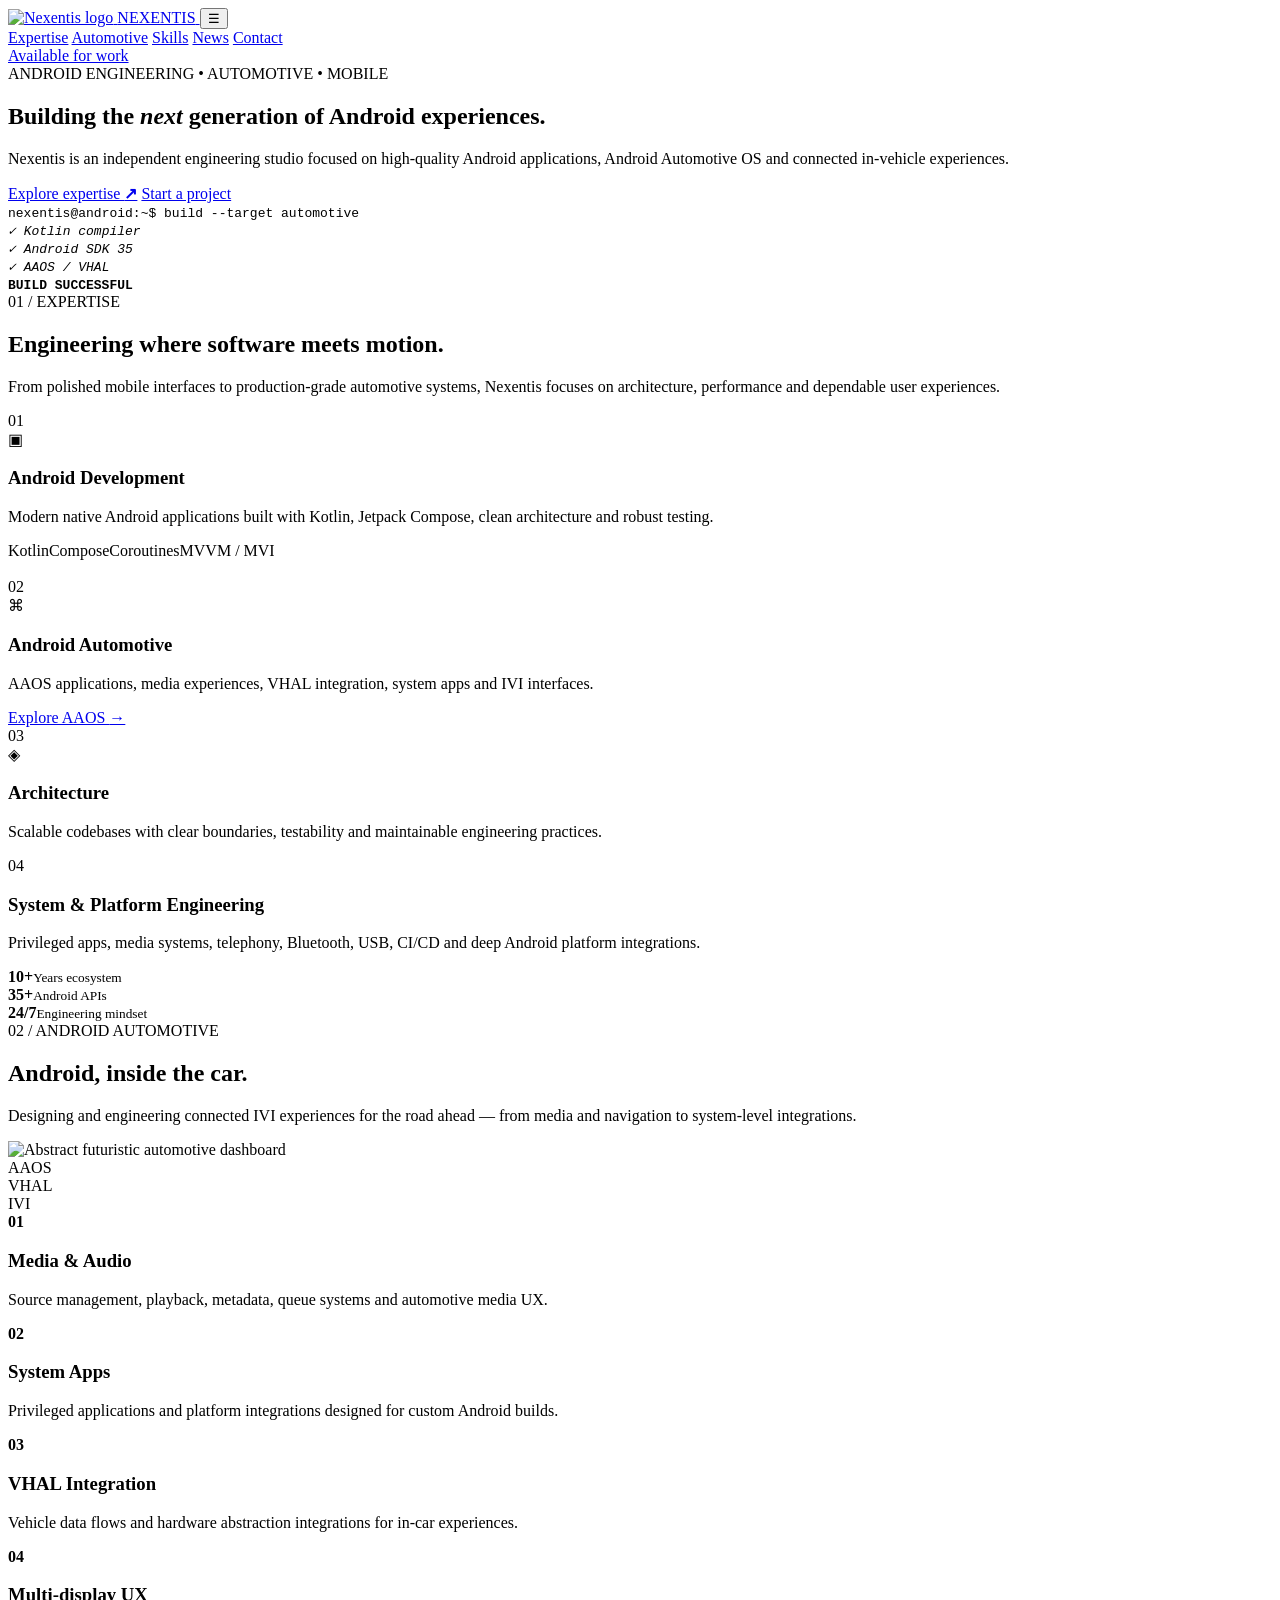
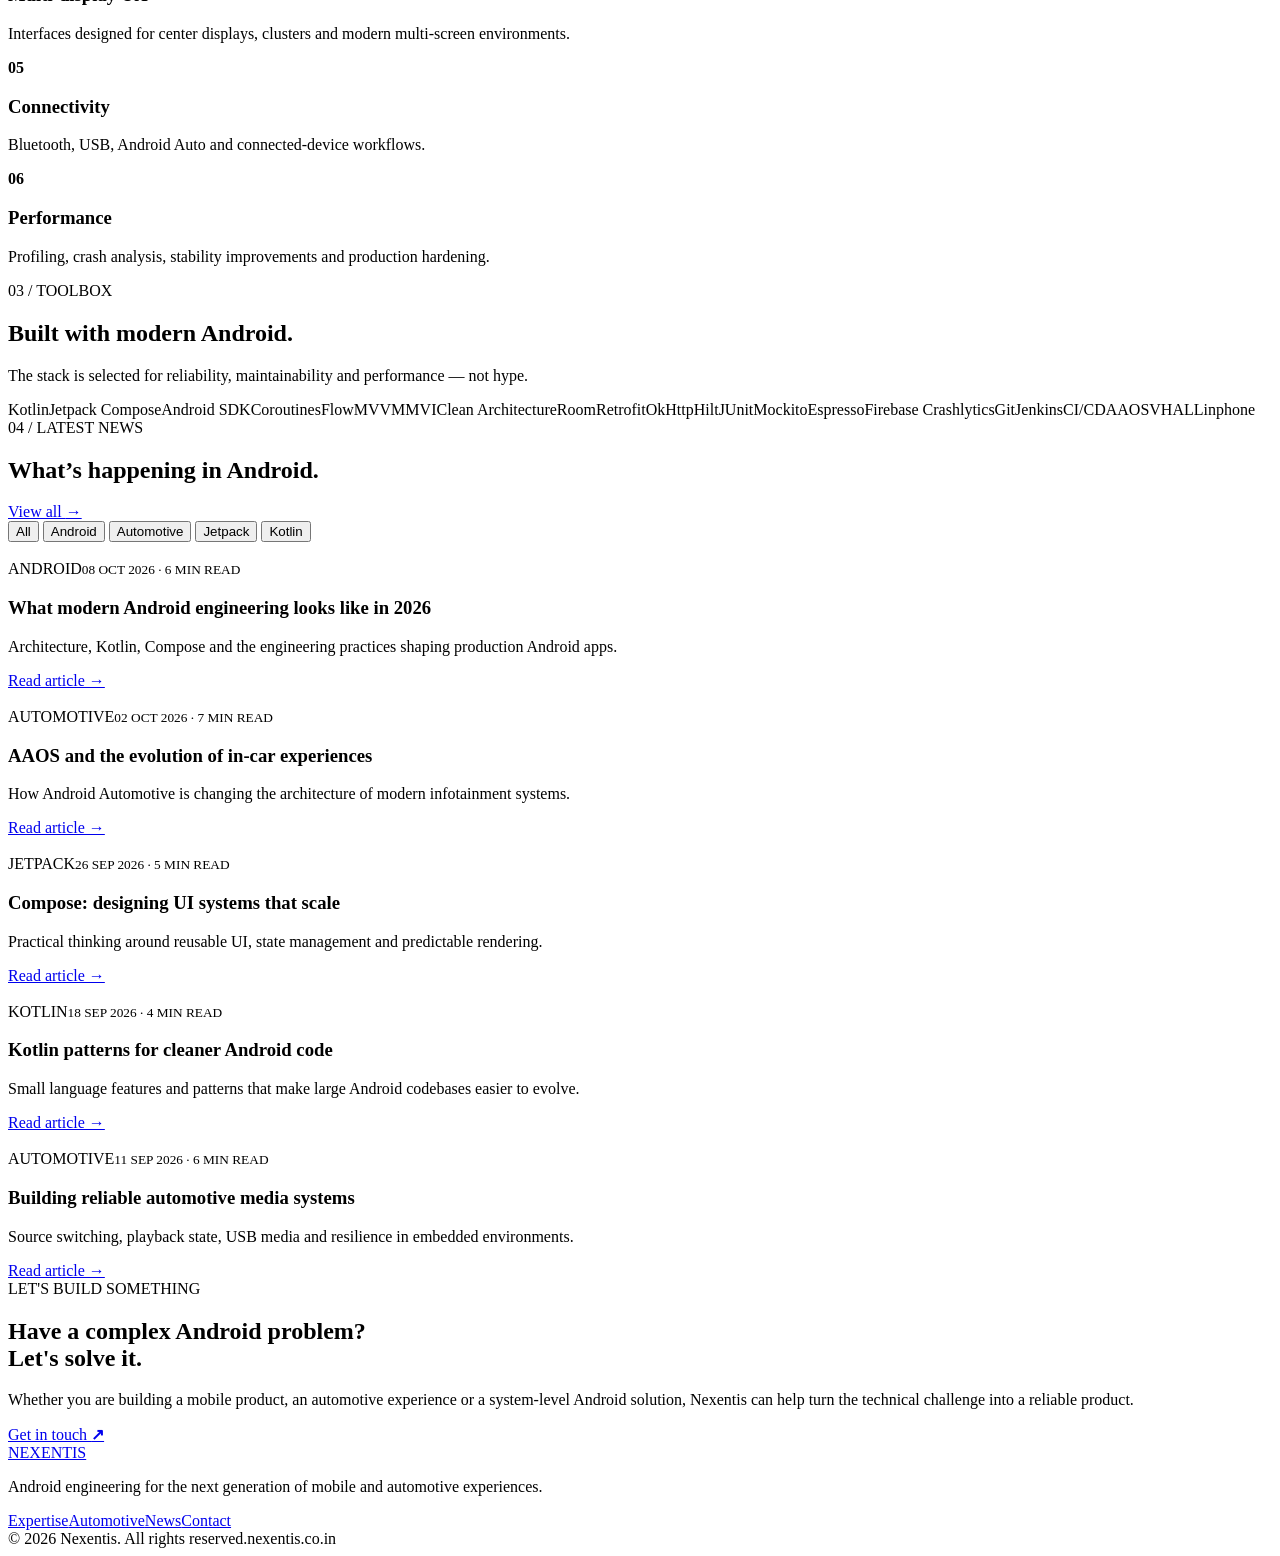
==== index.html @ b42d8fa4 "Add files via upload" ====
<!DOCTYPE html>
<html lang="en">
<head>
  <meta charset="UTF-8">
  <meta name="viewport" content="width=device-width, initial-scale=1.0">
  <meta name="description" content="Nexentis — Android development, Android Automotive and modern mobile engineering.">
  <meta name="theme-color" content="#050708">
  <title>Nexentis — Android & Automotive Engineering</title>
  <link rel="preconnect" href="https://fonts.googleapis.com">
  <link rel="preconnect" href="https://fonts.gstatic.com" crossorigin>
  <link href="https://fonts.googleapis.com/css2?family=Inter:wght@400;500;600;700&family=Space+Grotesk:wght@400;500;600;700&display=swap" rel="stylesheet">
  <link rel="stylesheet" href="style.css">
</head>
<body>
  <div class="noise"></div>

  <header class="site-header" id="header">
    <a class="brand" href="#home" aria-label="Nexentis home">
      <img src="images/logo.svg" alt="Nexentis logo">
      <span>NEXENTIS</span>
    </a>
    <button class="menu-toggle" id="menuToggle" aria-label="Open menu">☰</button>
    <nav id="nav">
      <a href="#expertise">Expertise</a>
      <a href="#automotive">Automotive</a>
      <a href="#skills">Skills</a>
      <a href="#news">News</a>
      <a href="#contact">Contact</a>
    </nav>
    <a class="header-cta" href="#contact"><span></span> Available for work</a>
  </header>

  <main>
    <section class="hero section" id="home">
      <div class="hero-grid"></div>
      <div class="hero-copy">
        <div class="eyebrow"><span class="pulse"></span> ANDROID ENGINEERING • AUTOMOTIVE • MOBILE</div>
        <h1>Building the <em>next</em> generation of Android experiences.</h1>
        <p class="hero-text">Nexentis is an independent engineering studio focused on high-quality Android applications, Android Automotive OS and connected in-vehicle experiences.</p>
        <div class="hero-actions">
          <a class="btn btn-primary" href="#expertise">Explore expertise <b>↗</b></a>
          <a class="btn btn-ghost" href="#contact">Start a project</a>
        </div>
      </div>
      <div class="hero-visual">
        <div class="orb"></div>
        <div class="orbit orbit-a"></div>
        <div class="orbit orbit-b"></div>
        <div class="hero-terminal">
          <div><span class="dot green"></span><span class="dot cyan"></span><span class="dot red"></span></div>
          <code><span>nexentis</span>@android:~$ build --target automotive<br>
          <i>✓ Kotlin compiler</i><br>
          <i>✓ Android SDK 35</i><br>
          <i>✓ AAOS / VHAL</i><br>
          <strong>BUILD SUCCESSFUL</strong></code>
        </div>
      </div>
    </section>

    <section class="section" id="expertise">
      <div class="section-heading">
        <div>
          <div class="eyebrow">01 / EXPERTISE</div>
          <h2>Engineering where <span>software meets motion.</span></h2>
        </div>
        <p>From polished mobile interfaces to production-grade automotive systems, Nexentis focuses on architecture, performance and dependable user experiences.</p>
      </div>

      <div class="bento">
        <article class="feature-card android">
          <div class="card-glow"></div>
          <div class="card-content">
            <span class="number">01</span>
            <div class="icon-box">▣</div>
            <h3>Android Development</h3>
            <p>Modern native Android applications built with Kotlin, Jetpack Compose, clean architecture and robust testing.</p>
            <div class="tags"><span>Kotlin</span><span>Compose</span><span>Coroutines</span><span>MVVM / MVI</span></div>
          </div>
          <img src="images/android.svg" alt="" aria-hidden="true">
        </article>

        <article class="feature-card">
          <div class="card-content">
            <span class="number">02</span>
            <div class="icon-box cyan">⌘</div>
            <h3>Android Automotive</h3>
            <p>AAOS applications, media experiences, VHAL integration, system apps and IVI interfaces.</p>
            <a class="text-link" href="#automotive">Explore AAOS <b>→</b></a>
          </div>
        </article>

        <article class="feature-card">
          <div class="card-content">
            <span class="number">03</span>
            <div class="icon-box">◈</div>
            <h3>Architecture</h3>
            <p>Scalable codebases with clear boundaries, testability and maintainable engineering practices.</p>
          </div>
        </article>

        <article class="feature-card wide">
          <div class="card-content">
            <span class="number">04</span>
            <h3>System & Platform Engineering</h3>
            <p>Privileged apps, media systems, telephony, Bluetooth, USB, CI/CD and deep Android platform integrations.</p>
            <div class="mini-stats"><div><b>10+</b><small>Years ecosystem</small></div><div><b>35+</b><small>Android APIs</small></div><div><b>24/7</b><small>Engineering mindset</small></div></div>
          </div>
        </article>
      </div>
    </section>

    <section class="dark-section" id="automotive">
      <div class="section automotive-section">
        <div class="eyebrow cyan-text">02 / ANDROID AUTOMOTIVE</div>
        <div class="auto-heading">
          <h2>Android, <span>inside the car.</span></h2>
          <p>Designing and engineering connected IVI experiences for the road ahead — from media and navigation to system-level integrations.</p>
        </div>

        <div class="dashboard-art">
          <img src="images/automotive.svg" alt="Abstract futuristic automotive dashboard">
          <div class="dashboard-label label-a">AAOS</div>
          <div class="dashboard-label label-b">VHAL</div>
          <div class="dashboard-label label-c">IVI</div>
        </div>

        <div class="capability-grid">
          <div><b>01</b><h3>Media & Audio</h3><p>Source management, playback, metadata, queue systems and automotive media UX.</p></div>
          <div><b>02</b><h3>System Apps</h3><p>Privileged applications and platform integrations designed for custom Android builds.</p></div>
          <div><b>03</b><h3>VHAL Integration</h3><p>Vehicle data flows and hardware abstraction integrations for in-car experiences.</p></div>
          <div><b>04</b><h3>Multi-display UX</h3><p>Interfaces designed for center displays, clusters and modern multi-screen environments.</p></div>
          <div><b>05</b><h3>Connectivity</h3><p>Bluetooth, USB, Android Auto and connected-device workflows.</p></div>
          <div><b>06</b><h3>Performance</h3><p>Profiling, crash analysis, stability improvements and production hardening.</p></div>
        </div>
      </div>
    </section>

    <section class="section" id="skills">
      <div class="section-heading compact">
        <div><div class="eyebrow">03 / TOOLBOX</div><h2>Built with <span>modern Android.</span></h2></div>
        <p>The stack is selected for reliability, maintainability and performance — not hype.</p>
      </div>
      <div class="skill-cloud">
        <span>Kotlin</span><span>Jetpack Compose</span><span>Android SDK</span><span>Coroutines</span><span>Flow</span><span>MVVM</span><span>MVI</span><span>Clean Architecture</span><span>Room</span><span>Retrofit</span><span>OkHttp</span><span>Hilt</span><span>JUnit</span><span>Mockito</span><span>Espresso</span><span>Firebase Crashlytics</span><span>Git</span><span>Jenkins</span><span>CI/CD</span><span>AAOS</span><span>VHAL</span><span>Linphone</span></div>
    </section>

    <section class="section news-section" id="news">
      <div class="section-heading">
        <div><div class="eyebrow">04 / LATEST NEWS</div><h2>What’s happening in <span>Android.</span></h2></div>
        <a class="text-link" href="#news">View all <b>→</b></a>
      </div>
      <div class="filter-bar" id="filters">
        <button class="active" data-filter="all">All</button>
        <button data-filter="android">Android</button>
        <button data-filter="automotive">Automotive</button>
        <button data-filter="jetpack">Jetpack</button>
        <button data-filter="kotlin">Kotlin</button>
      </div>
      <div class="news-grid" id="newsGrid">
        <article class="news-card" data-tags="android kotlin">
          <img src="images/news-android.svg" alt="">
          <div class="news-body"><span>ANDROID</span><small>08 OCT 2026 · 6 MIN READ</small><h3>What modern Android engineering looks like in 2026</h3><p>Architecture, Kotlin, Compose and the engineering practices shaping production Android apps.</p><a href="#contact">Read article →</a></div>
        </article>
        <article class="news-card" data-tags="automotive">
          <img src="images/news-car.svg" alt="">
          <div class="news-body"><span>AUTOMOTIVE</span><small>02 OCT 2026 · 7 MIN READ</small><h3>AAOS and the evolution of in-car experiences</h3><p>How Android Automotive is changing the architecture of modern infotainment systems.</p><a href="#contact">Read article →</a></div>
        </article>
        <article class="news-card" data-tags="jetpack android">
          <img src="images/news-compose.svg" alt="">
          <div class="news-body"><span>JETPACK</span><small>26 SEP 2026 · 5 MIN READ</small><h3>Compose: designing UI systems that scale</h3><p>Practical thinking around reusable UI, state management and predictable rendering.</p><a href="#contact">Read article →</a></div>
        </article>
        <article class="news-card" data-tags="kotlin android">
          <img src="images/news-kotlin.svg" alt="">
          <div class="news-body"><span>KOTLIN</span><small>18 SEP 2026 · 4 MIN READ</small><h3>Kotlin patterns for cleaner Android code</h3><p>Small language features and patterns that make large Android codebases easier to evolve.</p><a href="#contact">Read article →</a></div>
        </article>
        <article class="news-card" data-tags="automotive android">
          <img src="images/news-sdk.svg" alt="">
          <div class="news-body"><span>AUTOMOTIVE</span><small>11 SEP 2026 · 6 MIN READ</small><h3>Building reliable automotive media systems</h3><p>Source switching, playback state, USB media and resilience in embedded environments.</p><a href="#contact">Read article →</a></div>
        </article>
      </div>
    </section>

    <section class="cta-section" id="contact">
      <div class="section cta-inner">
        <div class="eyebrow"><span class="pulse"></span> LET'S BUILD SOMETHING</div>
        <h2>Have a complex Android problem?<br><span>Let's solve it.</span></h2>
        <p>Whether you are building a mobile product, an automotive experience or a system-level Android solution, Nexentis can help turn the technical challenge into a reliable product.</p>
        <a class="btn btn-primary large" href="mailto:hello@nexentis.co.in">Get in touch <b>↗</b></a>
      </div>
    </section>
  </main>

  <footer>
    <div class="footer-top">
      <a class="brand" href="#home"><img src="images/logo.svg" alt=""><span>NEXENTIS</span></a>
      <p>Android engineering for the next generation of mobile and automotive experiences.</p>
      <div class="footer-links"><a href="#expertise">Expertise</a><a href="#automotive">Automotive</a><a href="#news">News</a><a href="#contact">Contact</a></div>
    </div>
    <div class="footer-bottom"><span>© 2026 Nexentis. All rights reserved.</span><span>nexentis.co.in</span></div>
  </footer>

  <script src="script.js"></script>
</body>
</html>
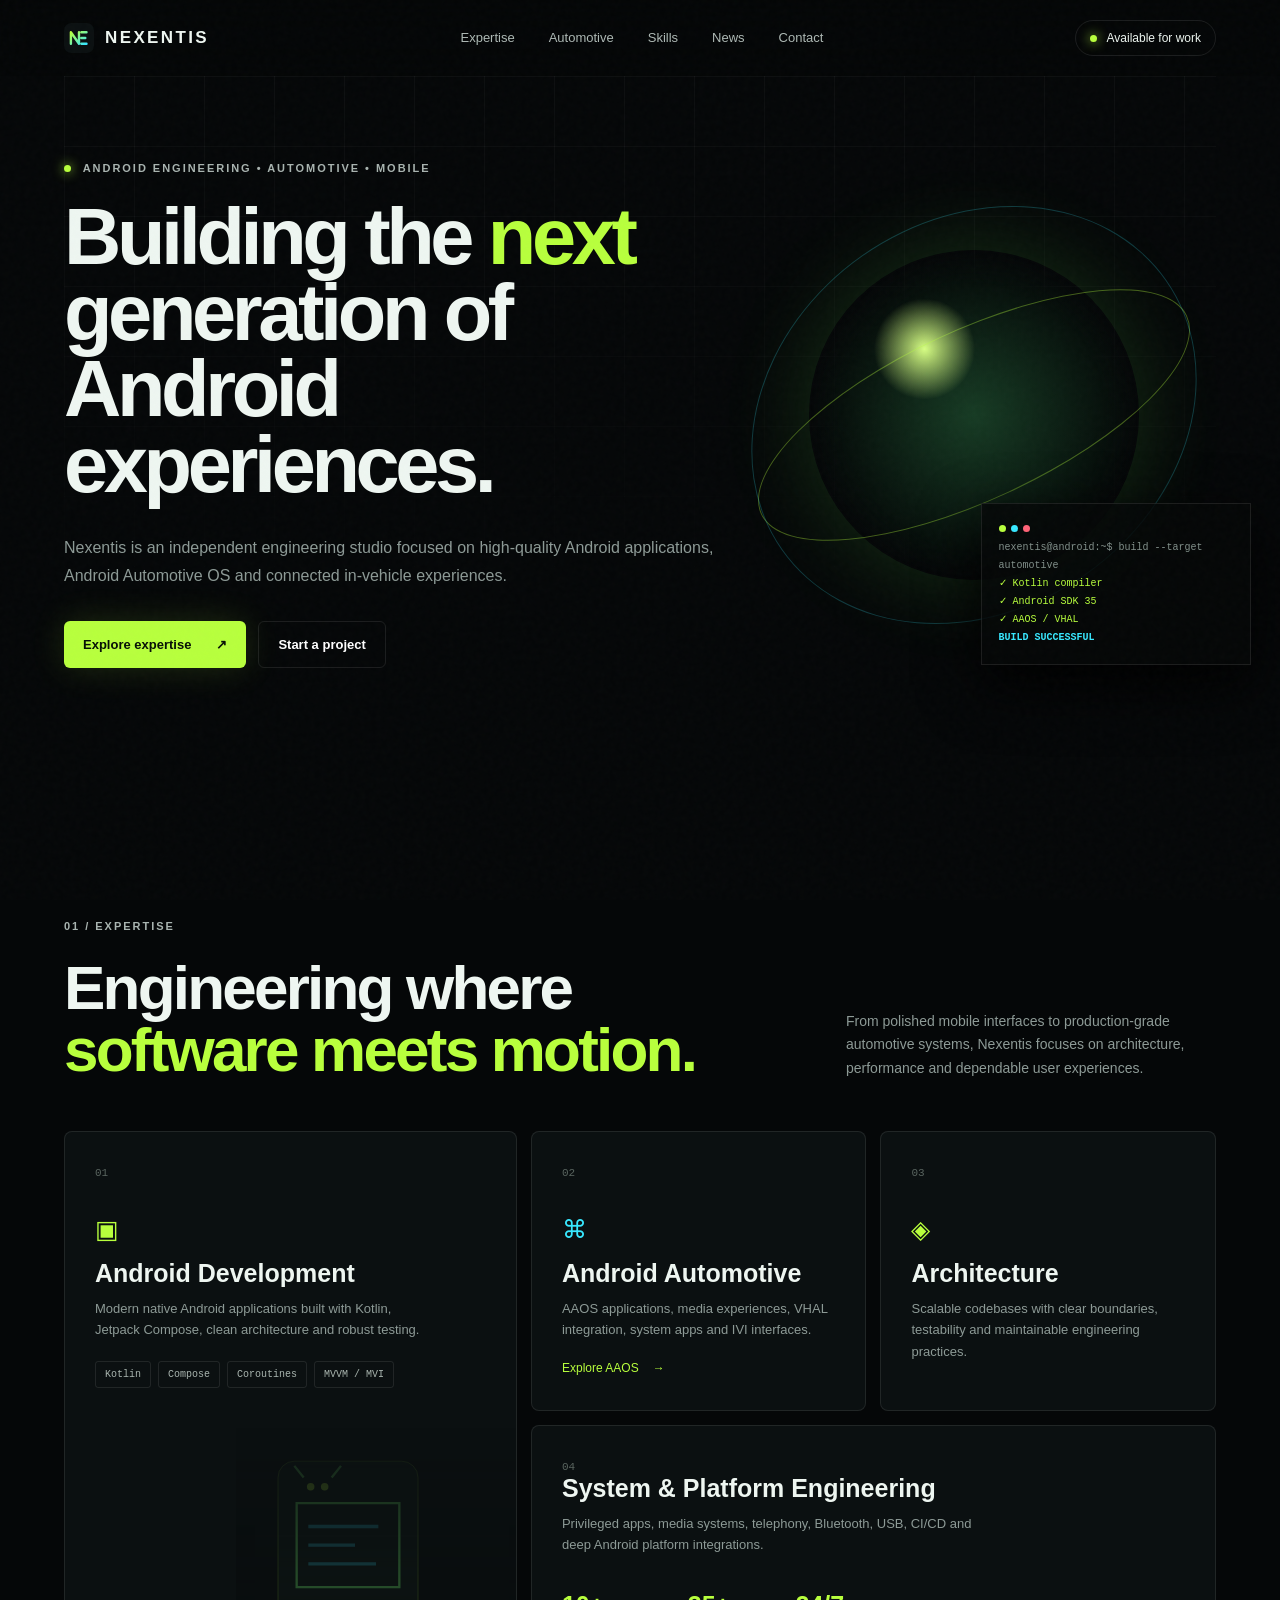
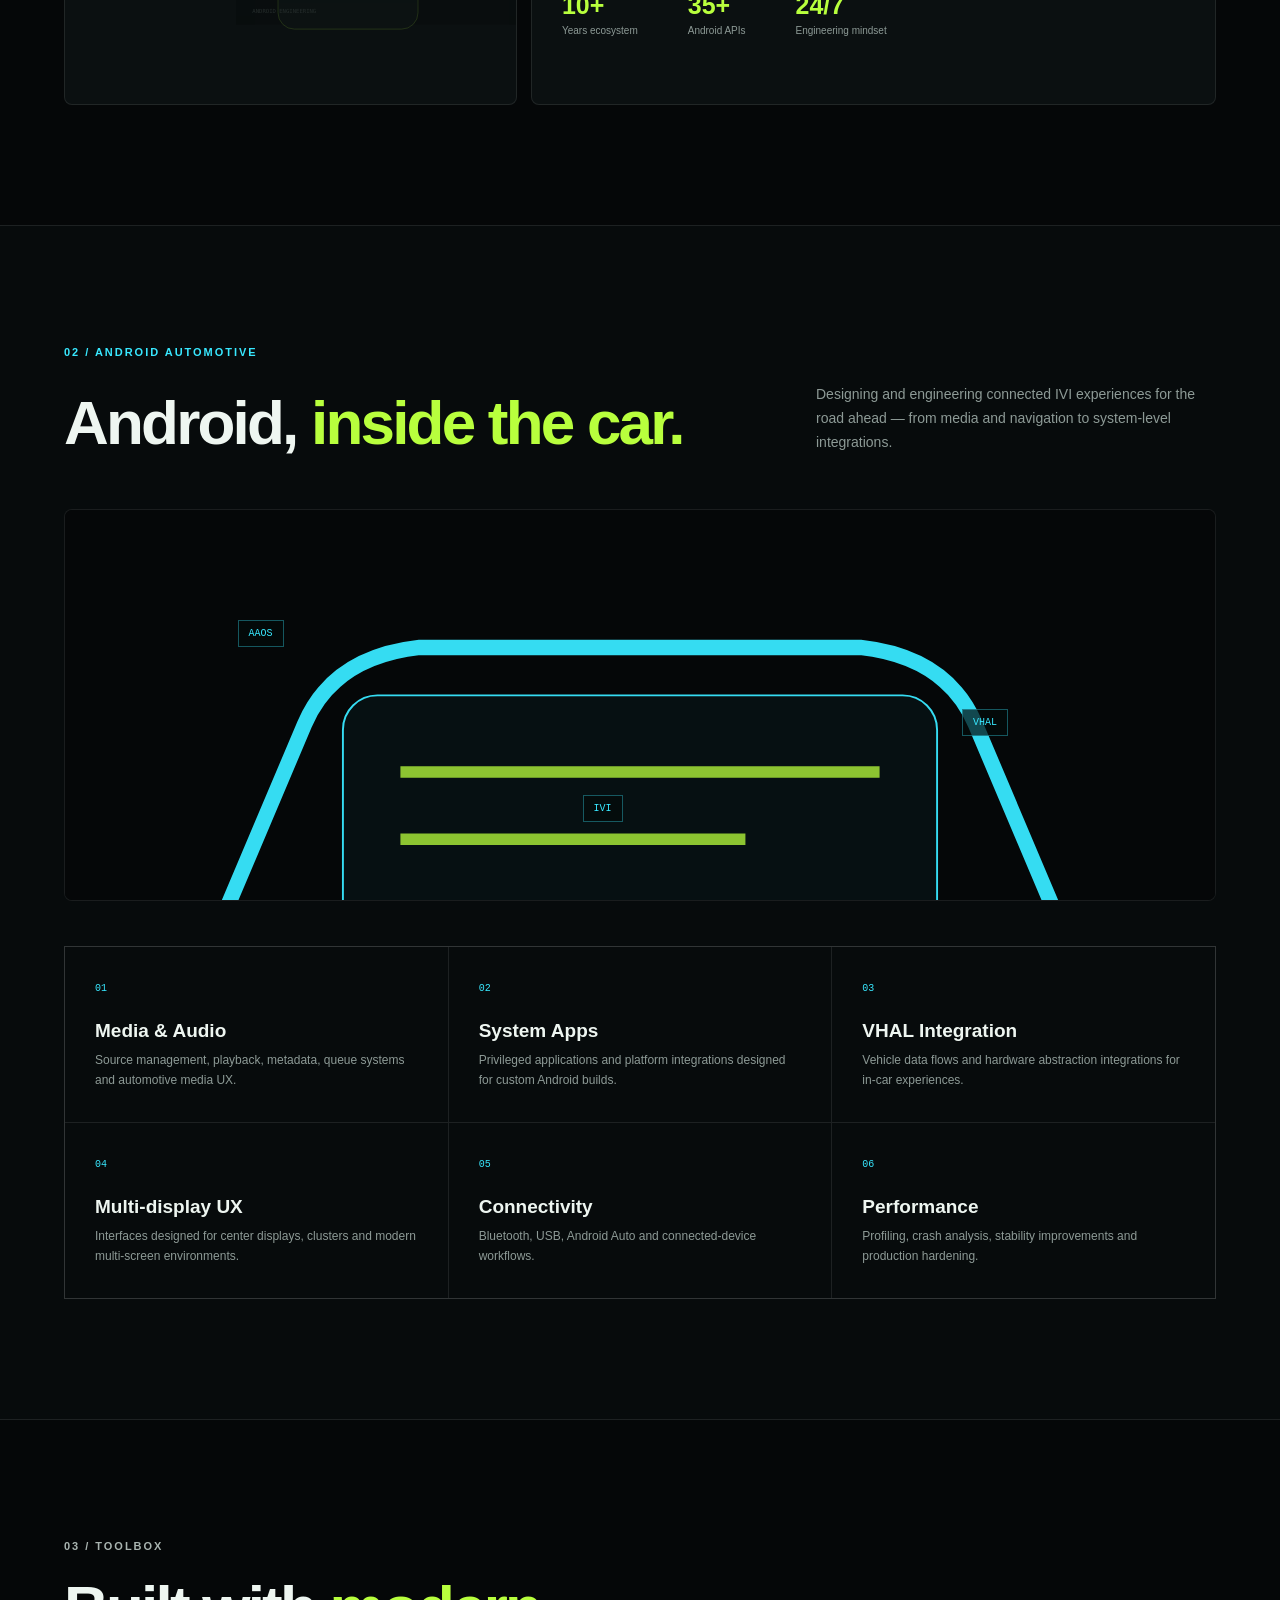
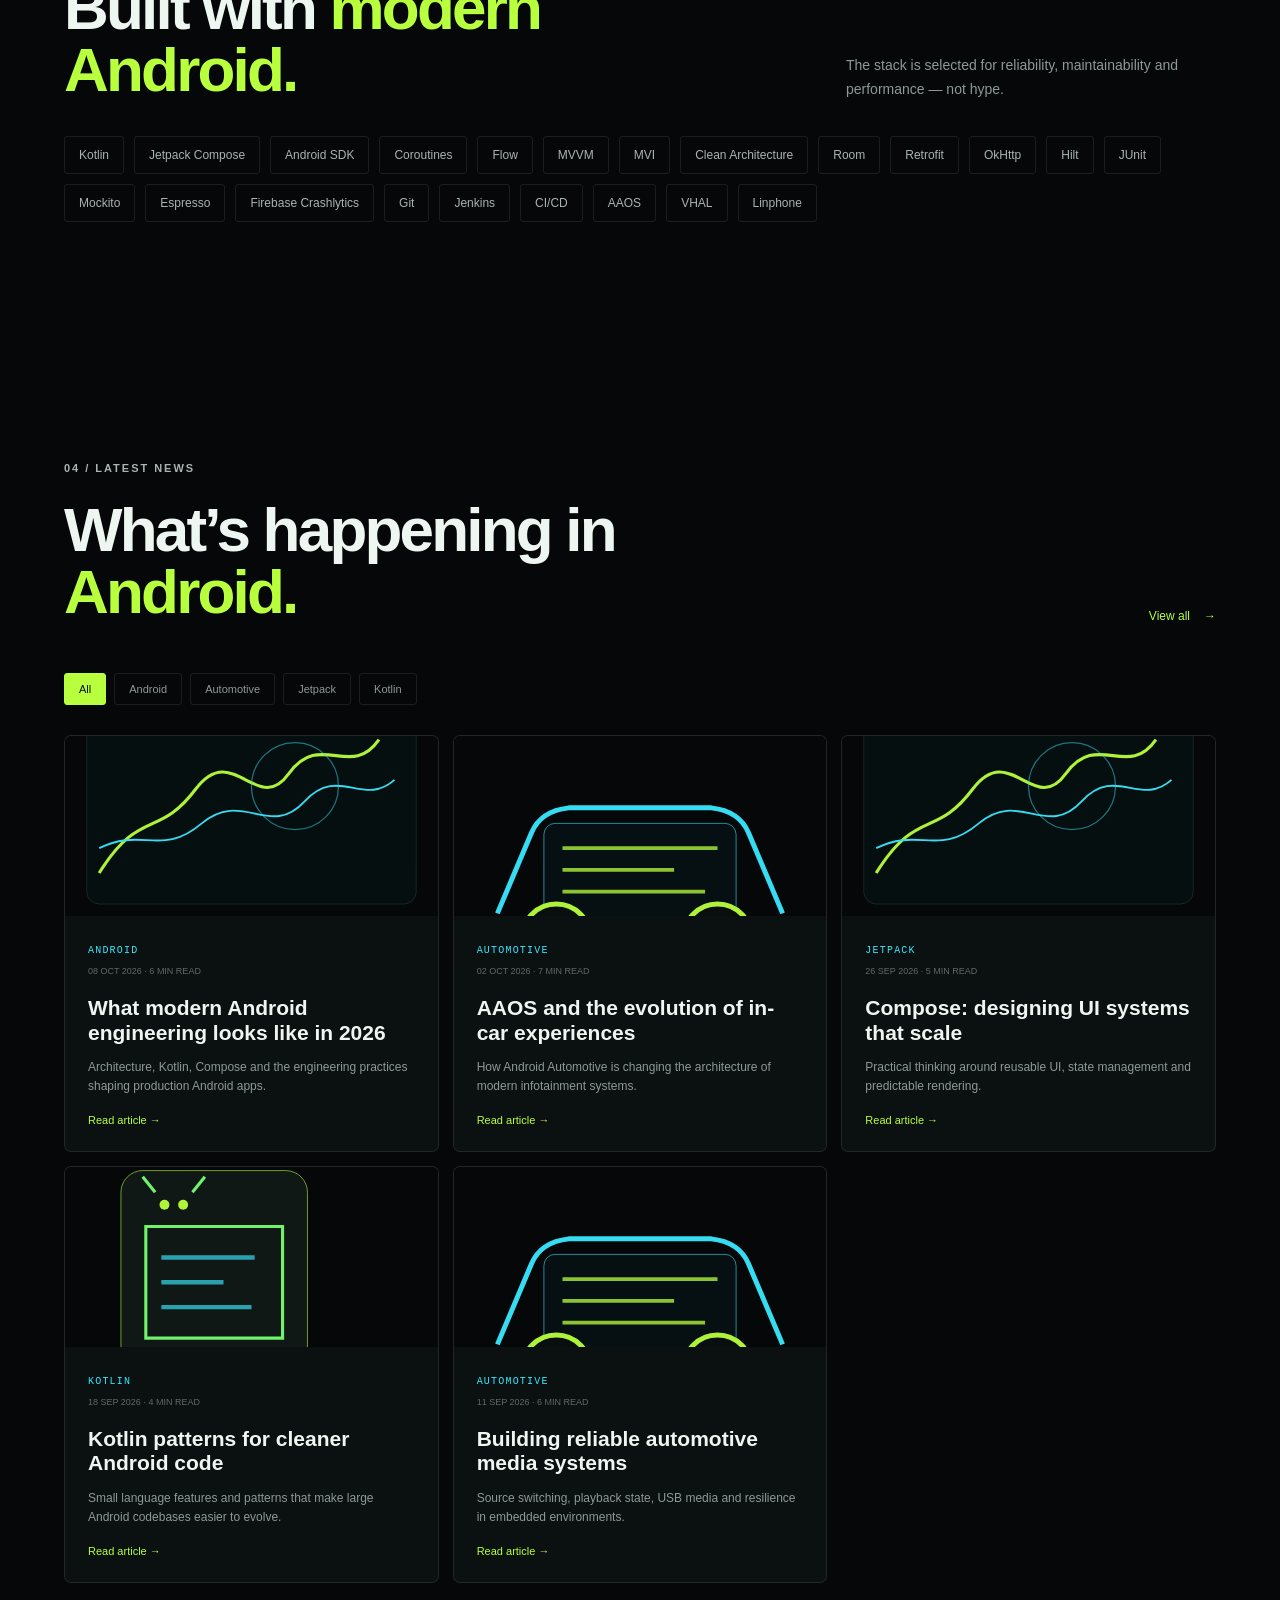
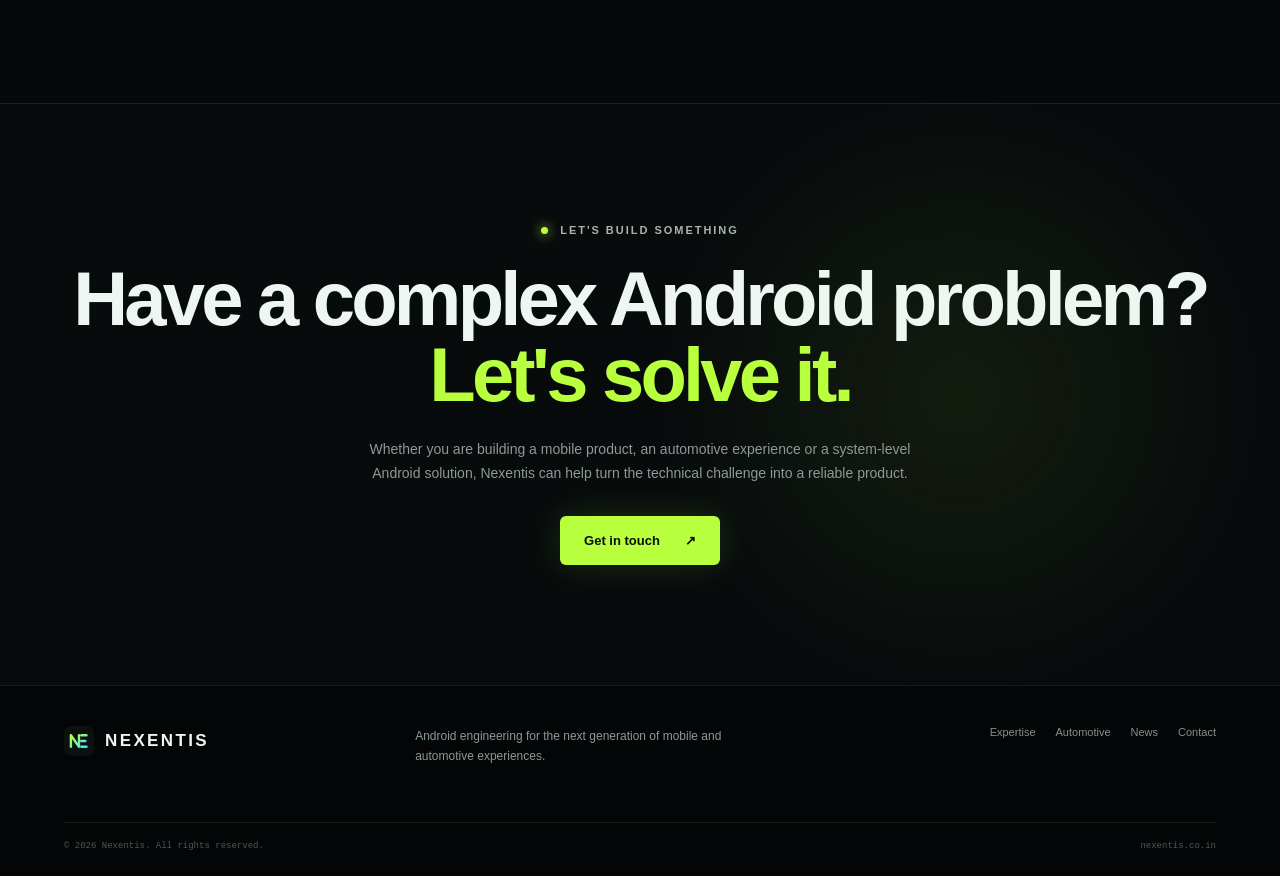
==== commit 4019b1c0: "Add files via upload" ====
--- a/index.html
+++ b/index.html
@@ -16,7 +16,7 @@
 
   <header class="site-header" id="header">
     <a class="brand" href="#home" aria-label="Nexentis home">
-      <img src="images/logo.svg" alt="Nexentis logo">
+      <img src="[data-uri]" alt="Nexentis logo">
       <span>NEXENTIS</span>
     </a>
     <button class="menu-toggle" id="menuToggle" aria-label="Open menu">☰</button>
@@ -76,7 +76,7 @@
             <p>Modern native Android applications built with Kotlin, Jetpack Compose, clean architecture and robust testing.</p>
             <div class="tags"><span>Kotlin</span><span>Compose</span><span>Coroutines</span><span>MVVM / MVI</span></div>
           </div>
-          <img src="images/android.svg" alt="" aria-hidden="true">
+          <img src="[data-uri]" alt="" aria-hidden="true">
         </article>
 
         <article class="feature-card">
@@ -118,7 +118,7 @@
         </div>
 
         <div class="dashboard-art">
-          <img src="images/automotive.svg" alt="Abstract futuristic automotive dashboard">
+          <img src="[data-uri]" alt="Abstract futuristic automotive dashboard">
           <div class="dashboard-label label-a">AAOS</div>
           <div class="dashboard-label label-b">VHAL</div>
           <div class="dashboard-label label-c">IVI</div>
@@ -158,23 +158,23 @@
       </div>
       <div class="news-grid" id="newsGrid">
         <article class="news-card" data-tags="android kotlin">
-          <img src="images/news-android.svg" alt="">
+          <img src="[data-uri]" alt="">
           <div class="news-body"><span>ANDROID</span><small>08 OCT 2026 · 6 MIN READ</small><h3>What modern Android engineering looks like in 2026</h3><p>Architecture, Kotlin, Compose and the engineering practices shaping production Android apps.</p><a href="#contact">Read article →</a></div>
         </article>
         <article class="news-card" data-tags="automotive">
-          <img src="images/news-car.svg" alt="">
+          <img src="[data-uri]" alt="">
           <div class="news-body"><span>AUTOMOTIVE</span><small>02 OCT 2026 · 7 MIN READ</small><h3>AAOS and the evolution of in-car experiences</h3><p>How Android Automotive is changing the architecture of modern infotainment systems.</p><a href="#contact">Read article →</a></div>
         </article>
         <article class="news-card" data-tags="jetpack android">
-          <img src="images/news-compose.svg" alt="">
+          <img src="[data-uri]" alt="">
           <div class="news-body"><span>JETPACK</span><small>26 SEP 2026 · 5 MIN READ</small><h3>Compose: designing UI systems that scale</h3><p>Practical thinking around reusable UI, state management and predictable rendering.</p><a href="#contact">Read article →</a></div>
         </article>
         <article class="news-card" data-tags="kotlin android">
-          <img src="images/news-kotlin.svg" alt="">
+          <img src="[data-uri]" alt="">
           <div class="news-body"><span>KOTLIN</span><small>18 SEP 2026 · 4 MIN READ</small><h3>Kotlin patterns for cleaner Android code</h3><p>Small language features and patterns that make large Android codebases easier to evolve.</p><a href="#contact">Read article →</a></div>
         </article>
         <article class="news-card" data-tags="automotive android">
-          <img src="images/news-sdk.svg" alt="">
+          <img src="[data-uri]" alt="">
           <div class="news-body"><span>AUTOMOTIVE</span><small>11 SEP 2026 · 6 MIN READ</small><h3>Building reliable automotive media systems</h3><p>Source switching, playback state, USB media and resilience in embedded environments.</p><a href="#contact">Read article →</a></div>
         </article>
       </div>
@@ -192,7 +192,7 @@
 
   <footer>
     <div class="footer-top">
-      <a class="brand" href="#home"><img src="images/logo.svg" alt=""><span>NEXENTIS</span></a>
+      <a class="brand" href="#home"><img src="[data-uri]" alt=""><span>NEXENTIS</span></a>
       <p>Android engineering for the next generation of mobile and automotive experiences.</p>
       <div class="footer-links"><a href="#expertise">Expertise</a><a href="#automotive">Automotive</a><a href="#news">News</a><a href="#contact">Contact</a></div>
     </div>
--- a/style.css
+++ b/style.css
@@ -0,0 +1,60 @@
+:root{
+  --bg:#050708;--panel:#0b1011;--panel2:#0e1516;--text:#eef6f1;--muted:#8d9a96;
+  --green:#b8ff3d;--green2:#78ff73;--cyan:#38e8ff;--line:rgba(255,255,255,.09);
+  --font-display:"Space Grotesk",sans-serif;--font-body:"Inter",sans-serif;
+}
+*{box-sizing:border-box;margin:0;padding:0}
+html{scroll-behavior:smooth}
+body{background:var(--bg);color:var(--text);font-family:var(--font-body);overflow-x:hidden}
+a{color:inherit;text-decoration:none}
+.noise{position:fixed;inset:0;pointer-events:none;opacity:.035;z-index:100;background-image:url("data:image/svg+xml,%3Csvg viewBox='0 0 180 180' xmlns='http://www.w3.org/2000/svg'%3E%3Cfilter id='n'%3E%3CfeTurbulence type='fractalNoise' baseFrequency='.9' numOctaves='3' stitchTiles='stitch'/%3E%3C/filter%3E%3Crect width='100%25' height='100%25' filter='url(%23n)' opacity='.6'/%3E%3C/svg%3E")}
+.site-header{position:fixed;top:0;left:0;right:0;height:76px;display:flex;align-items:center;padding:0 5%;z-index:50;background:rgba(5,7,8,.72);backdrop-filter:blur(18px);border-bottom:1px solid transparent;transition:.3s}
+.site-header.scrolled{border-color:var(--line)}
+.brand{display:flex;align-items:center;gap:11px;font:700 17px var(--font-display);letter-spacing:.14em}
+.brand img{width:30px;height:30px}
+nav{display:flex;gap:34px;margin:auto;font-size:13px;color:#aeb9b5}
+nav a{transition:.2s}nav a:hover{color:var(--green)}
+.header-cta{font-size:12px;border:1px solid var(--line);padding:10px 14px;border-radius:999px}
+.header-cta span,.pulse{display:inline-block;width:7px;height:7px;border-radius:50%;background:var(--green);box-shadow:0 0 12px var(--green);margin-right:7px}
+.menu-toggle{display:none;background:none;border:0;color:white;font-size:25px}
+.section{width:min(1180px,90%);margin:auto;padding:120px 0}
+.hero{min-height:800px;display:flex;align-items:center;position:relative;padding-top:150px}
+.hero-grid{position:absolute;inset:76px 0 0;background-image:linear-gradient(rgba(255,255,255,.035) 1px,transparent 1px),linear-gradient(90deg,rgba(255,255,255,.035) 1px,transparent 1px);background-size:70px 70px;mask-image:linear-gradient(to bottom,black,transparent 80%);pointer-events:none}
+.hero-copy{width:58%;position:relative;z-index:2}
+.eyebrow{font:600 11px var(--font-body);letter-spacing:.18em;color:#a9b4b0;margin-bottom:25px}
+.cyan-text{color:var(--cyan)}
+h1,h2,h3{font-family:var(--font-display)}
+h1{font-size:clamp(50px,6.2vw,86px);line-height:.96;letter-spacing:-.055em;max-width:850px}
+h1 em{font-style:normal;color:var(--green)}
+.hero-text{font-size:16px;line-height:1.8;color:var(--muted);max-width:650px;margin:30px 0}
+.hero-actions{display:flex;gap:12px}
+.btn{display:inline-flex;align-items:center;gap:25px;padding:15px 19px;border-radius:6px;font-size:13px;font-weight:600}
+.btn-primary{background:var(--green);color:#071006;box-shadow:0 0 35px rgba(184,255,61,.14)}
+.btn-primary:hover{box-shadow:0 0 45px rgba(184,255,61,.32);transform:translateY(-1px)}
+.btn-ghost{border:1px solid var(--line);color:white}.btn-ghost:hover{border-color:#52605b}
+.hero-visual{position:absolute;right:-3%;width:48%;height:560px;display:grid;place-items:center}
+.orb{width:330px;height:330px;border-radius:50%;background:radial-gradient(circle at 35% 30%,#d7ff83,transparent 16%),radial-gradient(circle,#173b24 0,#07110c 55%,transparent 70%);box-shadow:0 0 90px rgba(108,255,88,.16)}
+.orbit{position:absolute;border:1px solid rgba(184,255,61,.35);border-radius:50%;transform:rotate(-25deg)}
+.orbit-a{width:470px;height:170px}.orbit-b{width:390px;height:470px;transform:rotate(55deg);border-color:rgba(56,232,255,.22)}
+.hero-terminal{position:absolute;right:0;bottom:30px;width:270px;padding:17px;background:rgba(5,8,8,.84);border:1px solid var(--line);box-shadow:0 20px 60px #000;font:10px monospace;color:#82908b;line-height:1.8}
+.hero-terminal i{color:var(--green);font-style:normal}.hero-terminal strong{color:var(--cyan)}.dot{width:7px;height:7px;border-radius:50%;display:inline-block;margin-right:5px}.dot.green{background:var(--green)}.dot.cyan{background:var(--cyan)}.dot.red{background:#ff6377}
+.section-heading{display:flex;justify-content:space-between;gap:50px;align-items:end;margin-bottom:50px}.section-heading>div{max-width:720px}.section-heading h2,.auto-heading h2{font-size:clamp(38px,5vw,62px);line-height:1;letter-spacing:-.045em}.section-heading h2 span,.auto-heading h2 span{color:var(--green)}.section-heading>p{max-width:370px;color:var(--muted);line-height:1.7;font-size:14px}
+.bento{display:grid;grid-template-columns:1.35fr 1fr 1fr;grid-auto-rows:280px;gap:14px}
+.feature-card{background:var(--panel);border:1px solid var(--line);border-radius:8px;position:relative;overflow:hidden;transition:.35s}
+.feature-card:hover{border-color:rgba(184,255,61,.4);box-shadow:0 15px 60px rgba(0,0,0,.25);transform:translateY(-3px)}
+.feature-card.android{grid-row:span 2}.feature-card.wide{grid-column:span 2}
+.card-content{padding:30px;position:relative;z-index:2}.number{font:11px monospace;color:#59645f}.icon-box{margin:35px 0 15px;color:var(--green);font-size:25px}.icon-box.cyan{color:var(--cyan)}
+.feature-card h3{font-size:25px;margin-bottom:10px}.feature-card p{font-size:13px;line-height:1.65;color:var(--muted);max-width:430px}.feature-card.android p{max-width:330px}
+.feature-card>img{position:absolute;right:0;bottom:0;width:62%;height:62%;opacity:.4;mask-image:linear-gradient(to top,black,transparent 95%)}.tags{display:flex;gap:7px;flex-wrap:wrap;margin-top:20px}.tags span,.skill-cloud span{font:10px monospace;color:#a9b5af;border:1px solid var(--line);padding:7px 9px;border-radius:3px}
+.text-link{font-size:12px;color:var(--green);display:inline-flex;gap:14px;margin-top:20px}.mini-stats{display:flex;gap:50px;margin-top:35px}.mini-stats b{display:block;font:700 25px var(--font-display);color:var(--green)}.mini-stats small{color:var(--muted);font-size:10px}
+.dark-section{background:#070b0c;border-top:1px solid var(--line);border-bottom:1px solid var(--line)}
+.auto-heading{display:flex;justify-content:space-between;align-items:end;gap:50px}.auto-heading p{max-width:400px;color:var(--muted);line-height:1.7;font-size:14px}
+.dashboard-art{margin:55px 0 45px;position:relative;border:1px solid var(--line);border-radius:8px;overflow:hidden;background:#030708}.dashboard-art img{display:block;width:100%;height:390px;object-fit:cover}.dashboard-label{position:absolute;font:10px monospace;color:var(--cyan);border:1px solid rgba(56,232,255,.35);padding:7px 10px;background:rgba(3,10,11,.7)}.label-a{top:28%;left:15%}.label-b{top:51%;right:18%}.label-c{bottom:20%;left:45%}
+.capability-grid{display:grid;grid-template-columns:repeat(3,1fr);gap:1px;background:var(--line);border:1px solid var(--line)}.capability-grid>div{background:#070b0c;padding:30px;min-height:175px}.capability-grid b{font:10px monospace;color:var(--cyan)}.capability-grid h3{font-size:19px;margin:25px 0 9px}.capability-grid p{font-size:12px;color:var(--muted);line-height:1.6}
+.compact{margin-bottom:35px}.skill-cloud{display:flex;flex-wrap:wrap;gap:10px}.skill-cloud span{font-family:var(--font-body);font-size:12px;padding:11px 14px;transition:.25s}.skill-cloud span:hover{border-color:var(--green);color:var(--green);box-shadow:0 0 20px rgba(184,255,61,.08)}
+.filter-bar{display:flex;gap:8px;margin-bottom:30px}.filter-bar button{background:transparent;border:1px solid var(--line);color:var(--muted);padding:9px 14px;border-radius:3px;font-size:11px;cursor:pointer}.filter-bar button.active,.filter-bar button:hover{color:#071006;background:var(--green);border-color:var(--green)}
+.news-grid{display:grid;grid-template-columns:repeat(3,1fr);gap:14px}.news-card{background:var(--panel);border:1px solid var(--line);overflow:hidden;border-radius:7px;transition:.3s}.news-card:hover{transform:translateY(-3px);border-color:rgba(56,232,255,.3)}.news-card img{width:100%;height:180px;display:block;object-fit:cover}.news-body{padding:23px}.news-body>span{font:10px monospace;color:var(--cyan);letter-spacing:.12em}.news-body small{display:block;color:#5f6a66;font-size:9px;margin:9px 0 20px}.news-body h3{font-size:21px;line-height:1.15}.news-body p{font-size:12px;color:var(--muted);line-height:1.65;margin:13px 0}.news-body a{font-size:11px;color:var(--green)}
+.cta-section{border-top:1px solid var(--line);background:radial-gradient(circle at 75% 50%,rgba(184,255,61,.07),transparent 30%),#070b0c}.cta-inner{text-align:center;display:flex;flex-direction:column;align-items:center}.cta-inner h2{font-size:clamp(40px,6vw,76px);line-height:1;letter-spacing:-.05em}.cta-inner h2 span{color:var(--green)}.cta-inner p{max-width:570px;color:var(--muted);line-height:1.7;margin:25px 0 30px;font-size:14px}.btn.large{padding:17px 24px}
+footer{border-top:1px solid var(--line);padding:40px 5% 25px;background:#030506}.footer-top{display:grid;grid-template-columns:1fr 1.4fr 1fr;gap:30px;align-items:start}.footer-top p{font-size:12px;color:var(--muted);line-height:1.7;max-width:330px}.footer-links{display:flex;justify-content:flex-end;gap:20px;font-size:11px;color:#87928e}.footer-links a:hover{color:var(--green)}.footer-bottom{display:flex;justify-content:space-between;margin-top:55px;padding-top:18px;border-top:1px solid var(--line);font:9px monospace;color:#4e5955}
+@media(max-width:900px){nav{gap:16px}.header-cta{display:none}.hero{min-height:850px}.hero-copy{width:100%}.hero-visual{opacity:.35;width:70%;right:-12%;top:240px}.bento{grid-template-columns:1fr 1fr}.feature-card.android{grid-row:span 2}.feature-card.wide{grid-column:span 2}.news-grid{grid-template-columns:1fr 1fr}.footer-top{grid-template-columns:1fr 1fr}.footer-links{justify-content:flex-start}}
+@media(max-width:650px){.site-header{height:65px}.menu-toggle{display:block;margin-left:auto}.site-header nav{display:none;position:absolute;top:65px;left:0;right:0;background:#070a0b;padding:20px 5%;flex-direction:column;border-bottom:1px solid var(--line)}.site-header nav.open{display:flex}.hero{padding-top:120px;min-height:760px}.hero-copy{z-index:3}.hero-visual{width:100%;right:-35%;top:260px}.hero-actions{flex-direction:column;align-items:flex-start}.section{padding:80px 0}.section-heading,.auto-heading{display:block}.section-heading>p,.auto-heading p{margin-top:20px}.bento{grid-template-columns:1fr;grid-auto-rows:auto}.feature-card,.feature-card.android,.feature-card.wide{grid-column:auto;grid-row:auto;min-height:270px}.feature-card.android{min-height:420px}.capability-grid{grid-template-columns:1fr}.dashboard-art img{height:240px}.news-grid{grid-template-columns:1fr}.filter-bar{overflow:auto;padding-bottom:5px}.footer-top{grid-template-columns:1fr}.footer-links{flex-wrap:wrap}.footer-bottom{gap:15px;flex-direction:column}.mini-stats{gap:25px}}
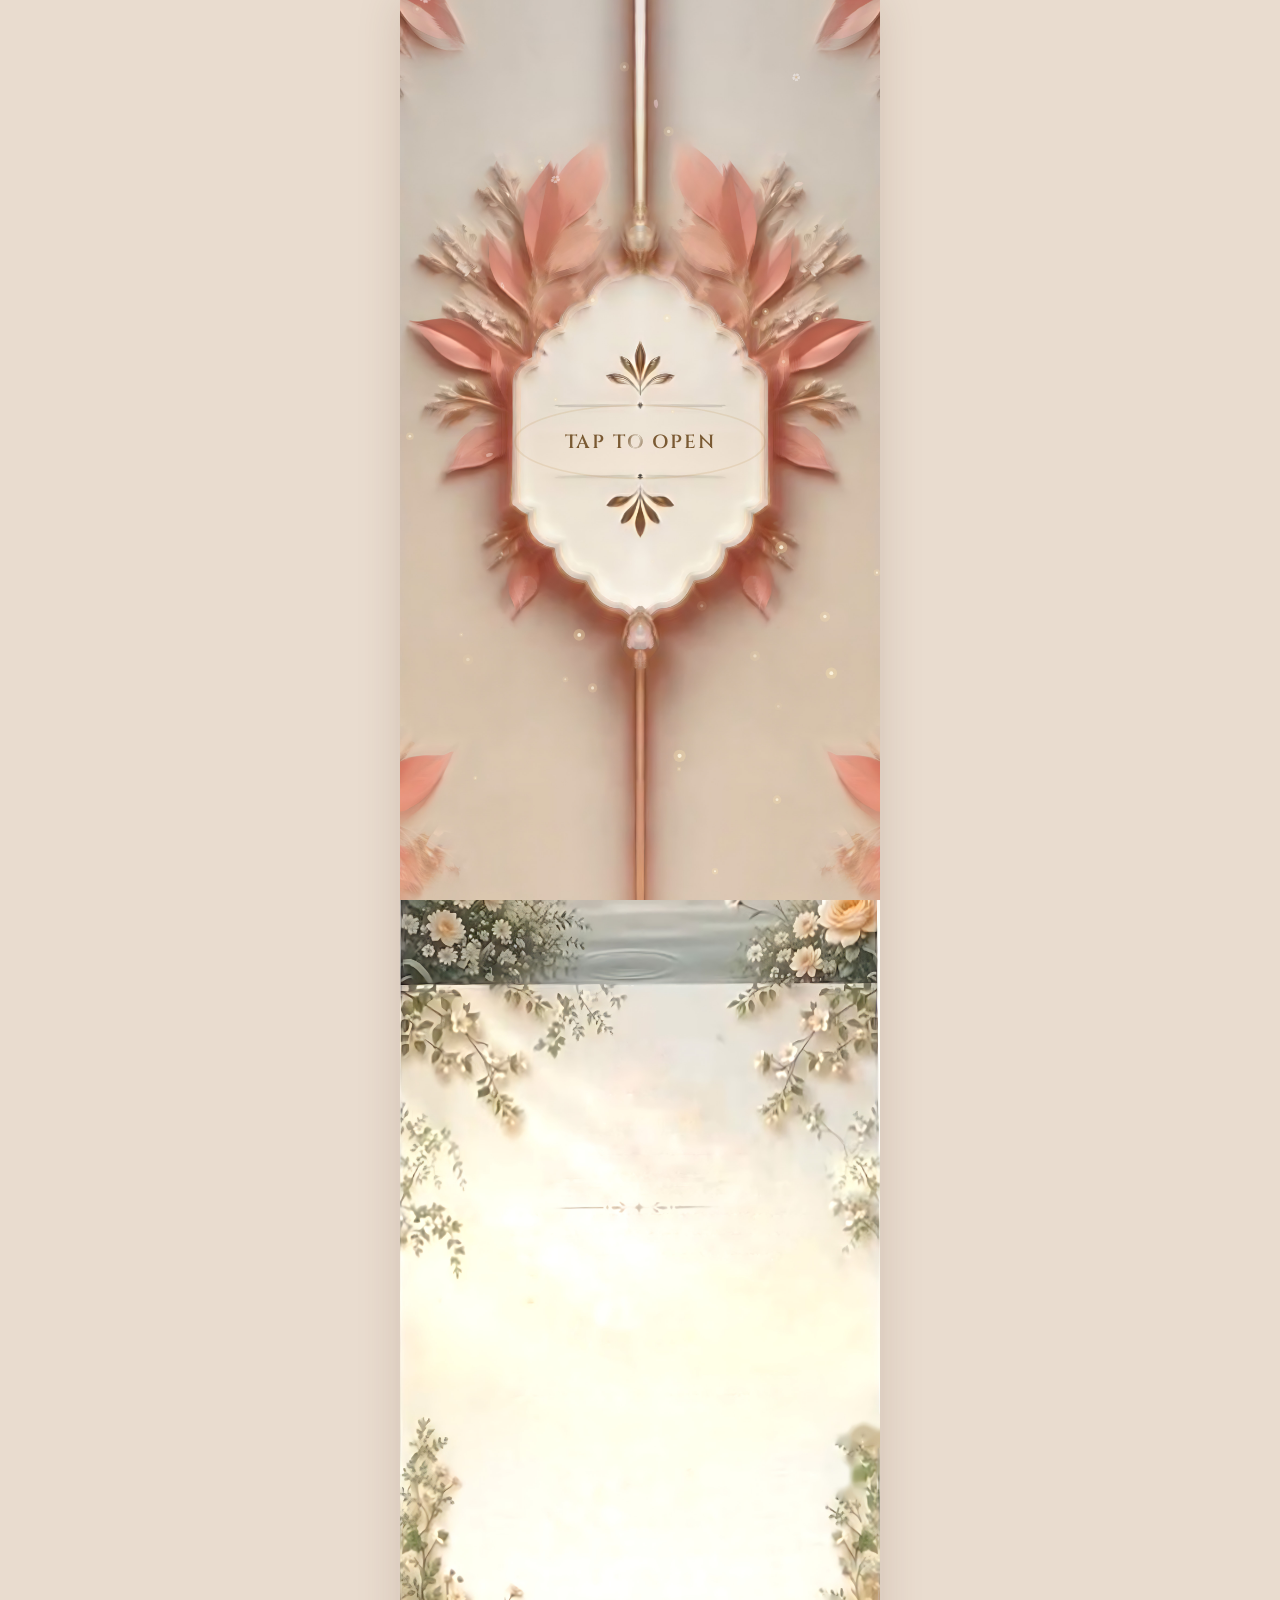
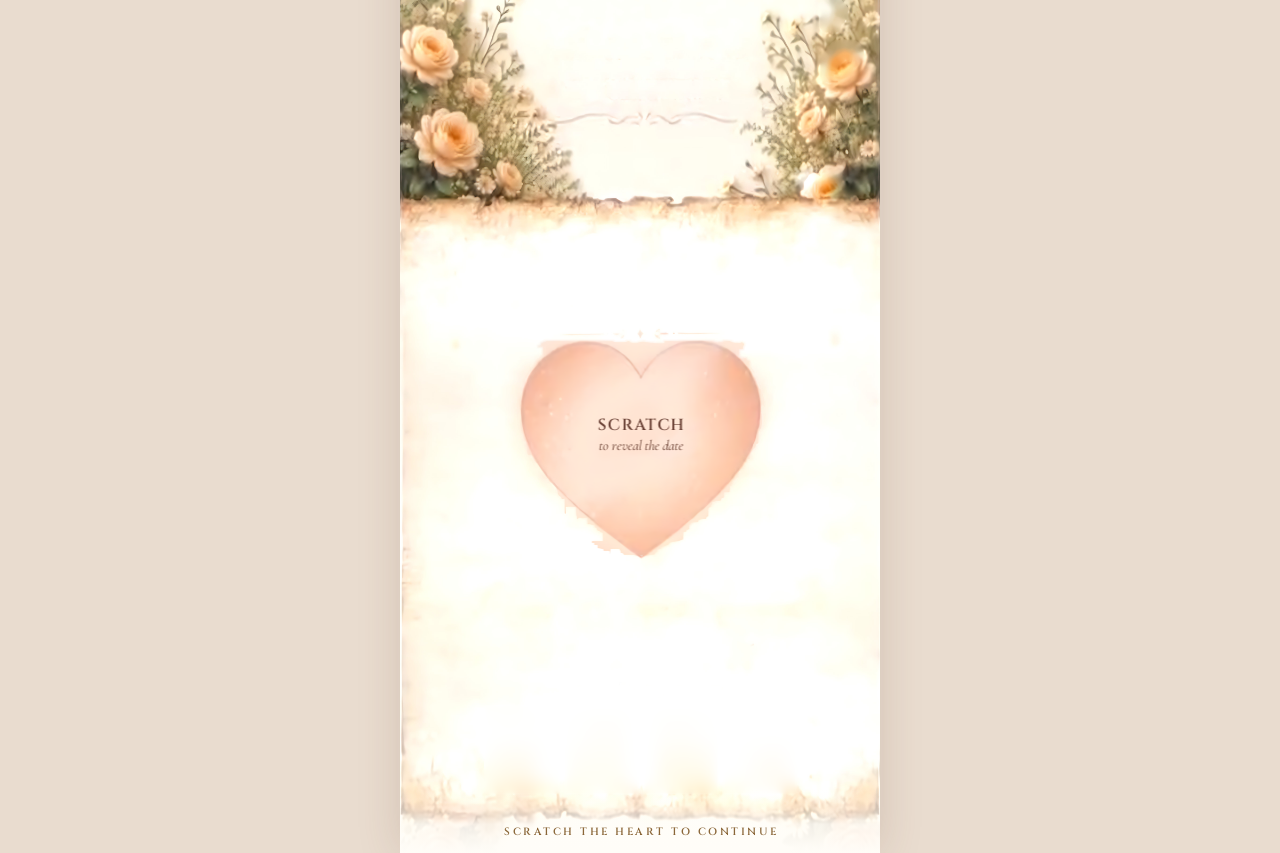
==== commit d2d9474a: "Add files via upload" ====
--- a/index.html
+++ b/index.html
@@ -1,204 +1,695 @@
 <!DOCTYPE html>
 <html lang="en">
 <head>
-  <meta charset="UTF-8">
-  <meta name="viewport" content="width=device-width, initial-scale=1.0">
-  <meta name="description" content="Nexentis — Android development, Android Automotive and modern mobile engineering.">
-  <meta name="theme-color" content="#050708">
-  <title>Nexentis — Android & Automotive Engineering</title>
-  <link rel="preconnect" href="https://fonts.googleapis.com">
-  <link rel="preconnect" href="https://fonts.gstatic.com" crossorigin>
-  <link href="https://fonts.googleapis.com/css2?family=Inter:wght@400;500;600;700&family=Space+Grotesk:wght@400;500;600;700&display=swap" rel="stylesheet">
-  <link rel="stylesheet" href="style.css">
+<meta charset="utf-8">
+<meta name="viewport" content="width=device-width, initial-scale=1, viewport-fit=cover">
+<title>Pawan & Meha Wedding Invitation with Haldi</title>
+<style>
+@font-face { font-family: "Great Vibes"; src: url("[data-uri]") format("truetype"); font-style: normal; font-weight: 400; font-display: block; }
+@font-face { font-family: "Cinzel"; src: url("[data-uri]") format("truetype"); font-style: normal; font-weight: 400 900; font-display: block; }
+@font-face { font-family: "Cormorant Garamond"; src: url("[data-uri]") format("truetype"); font-style: italic; font-weight: 300 700; font-display: block; }
+@font-face { font-family: "Playfair Display"; src: url("[data-uri]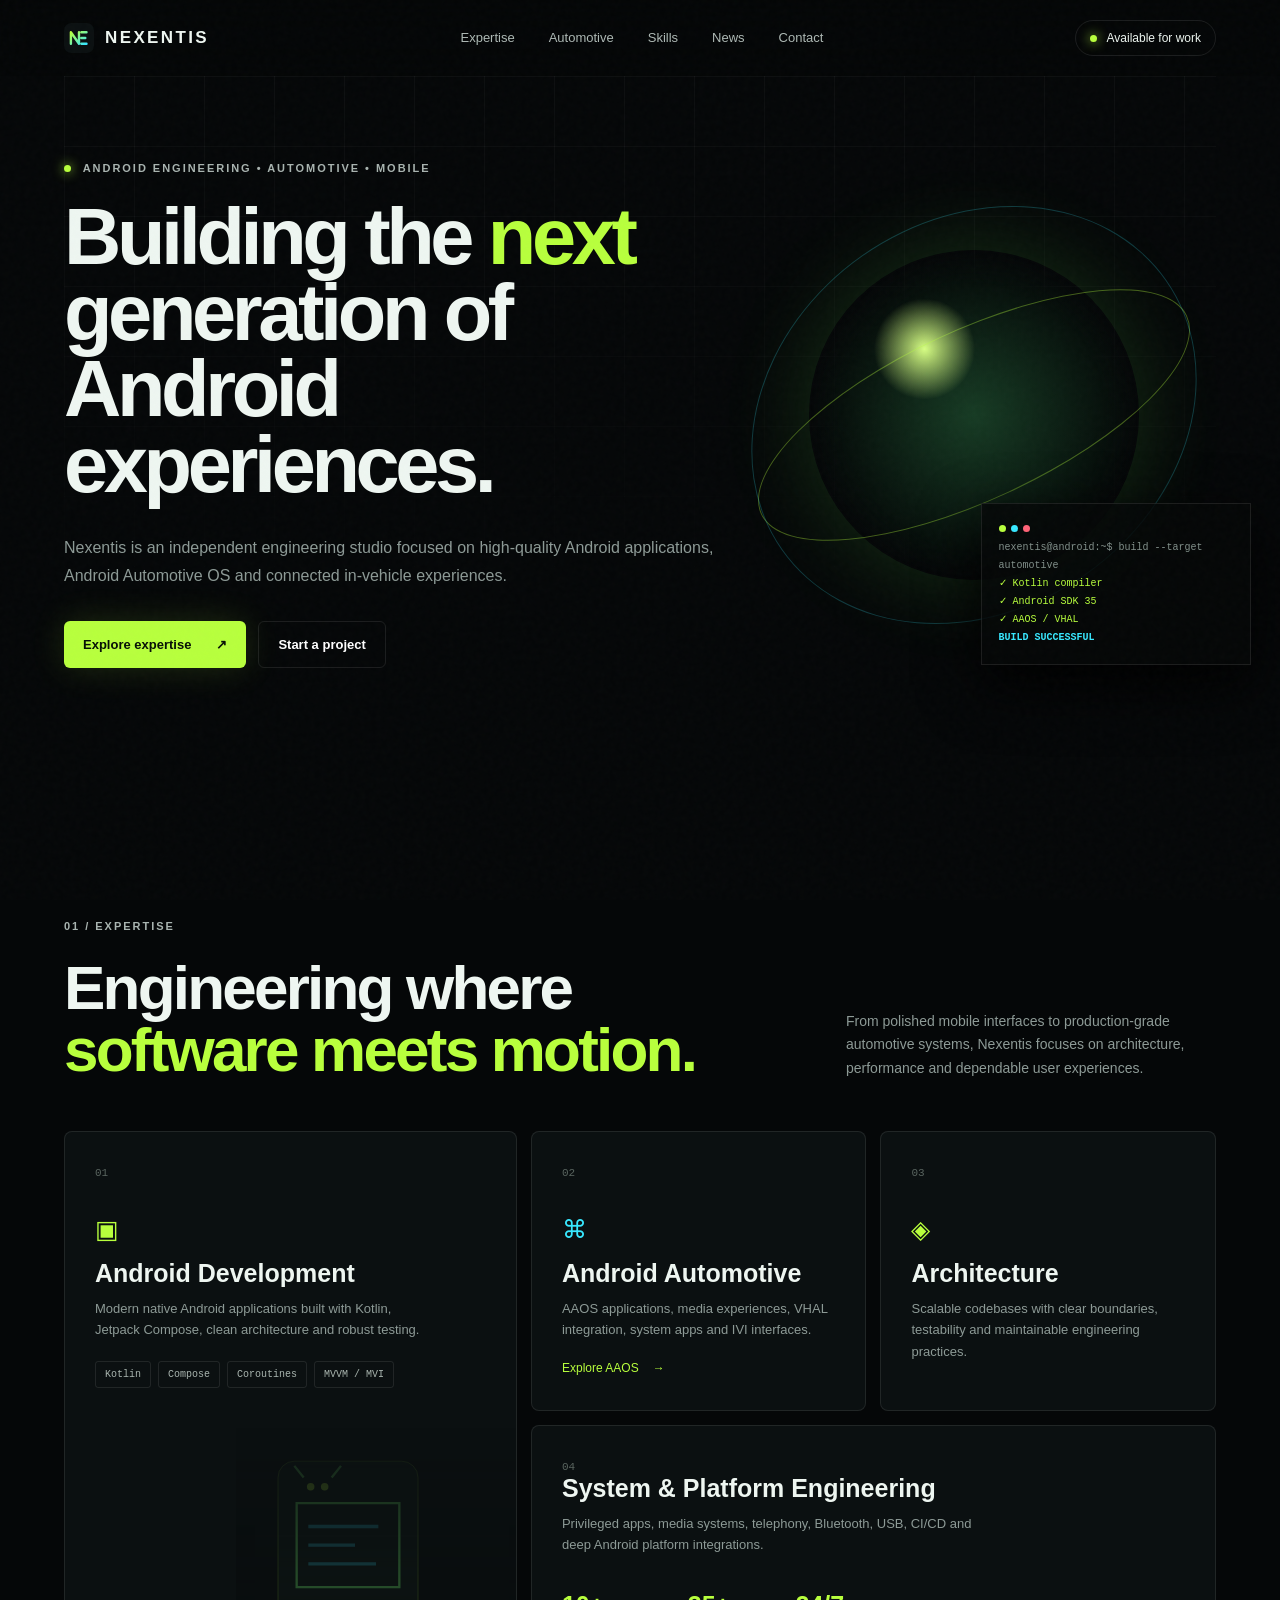
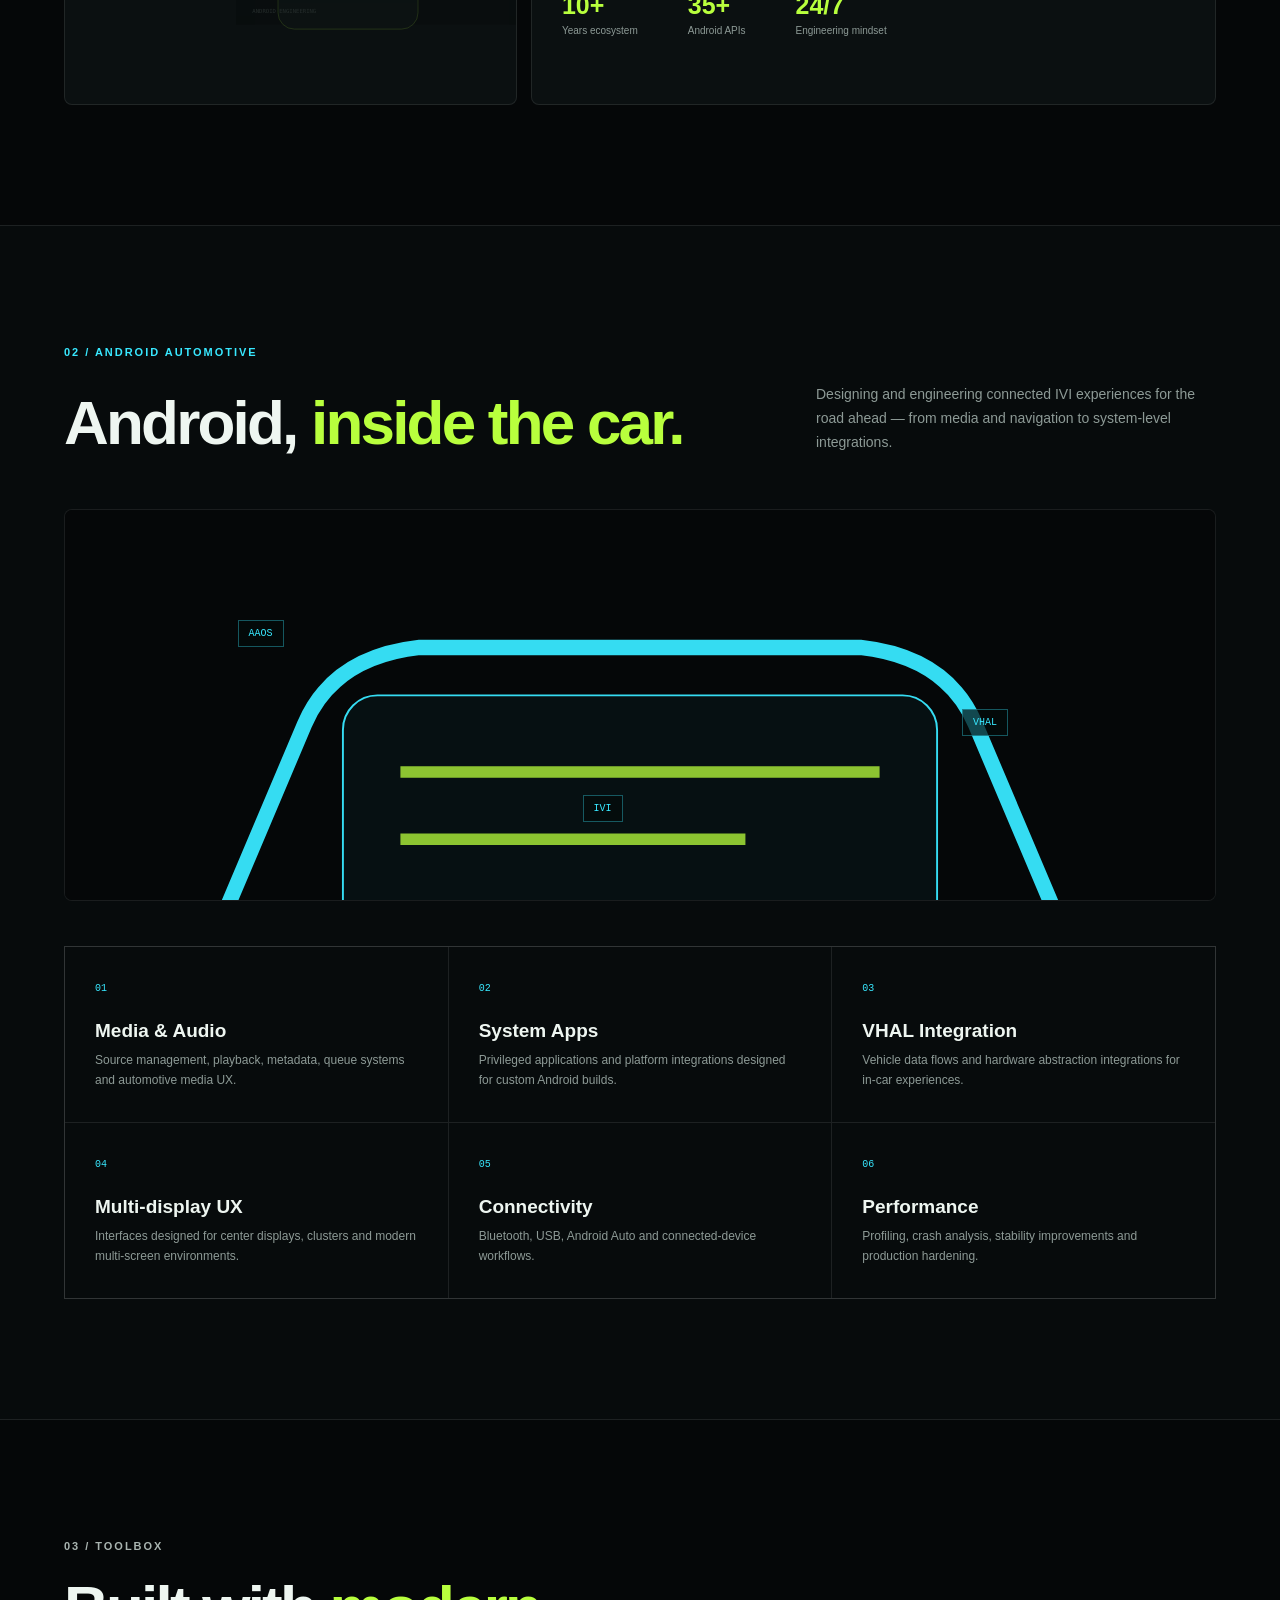
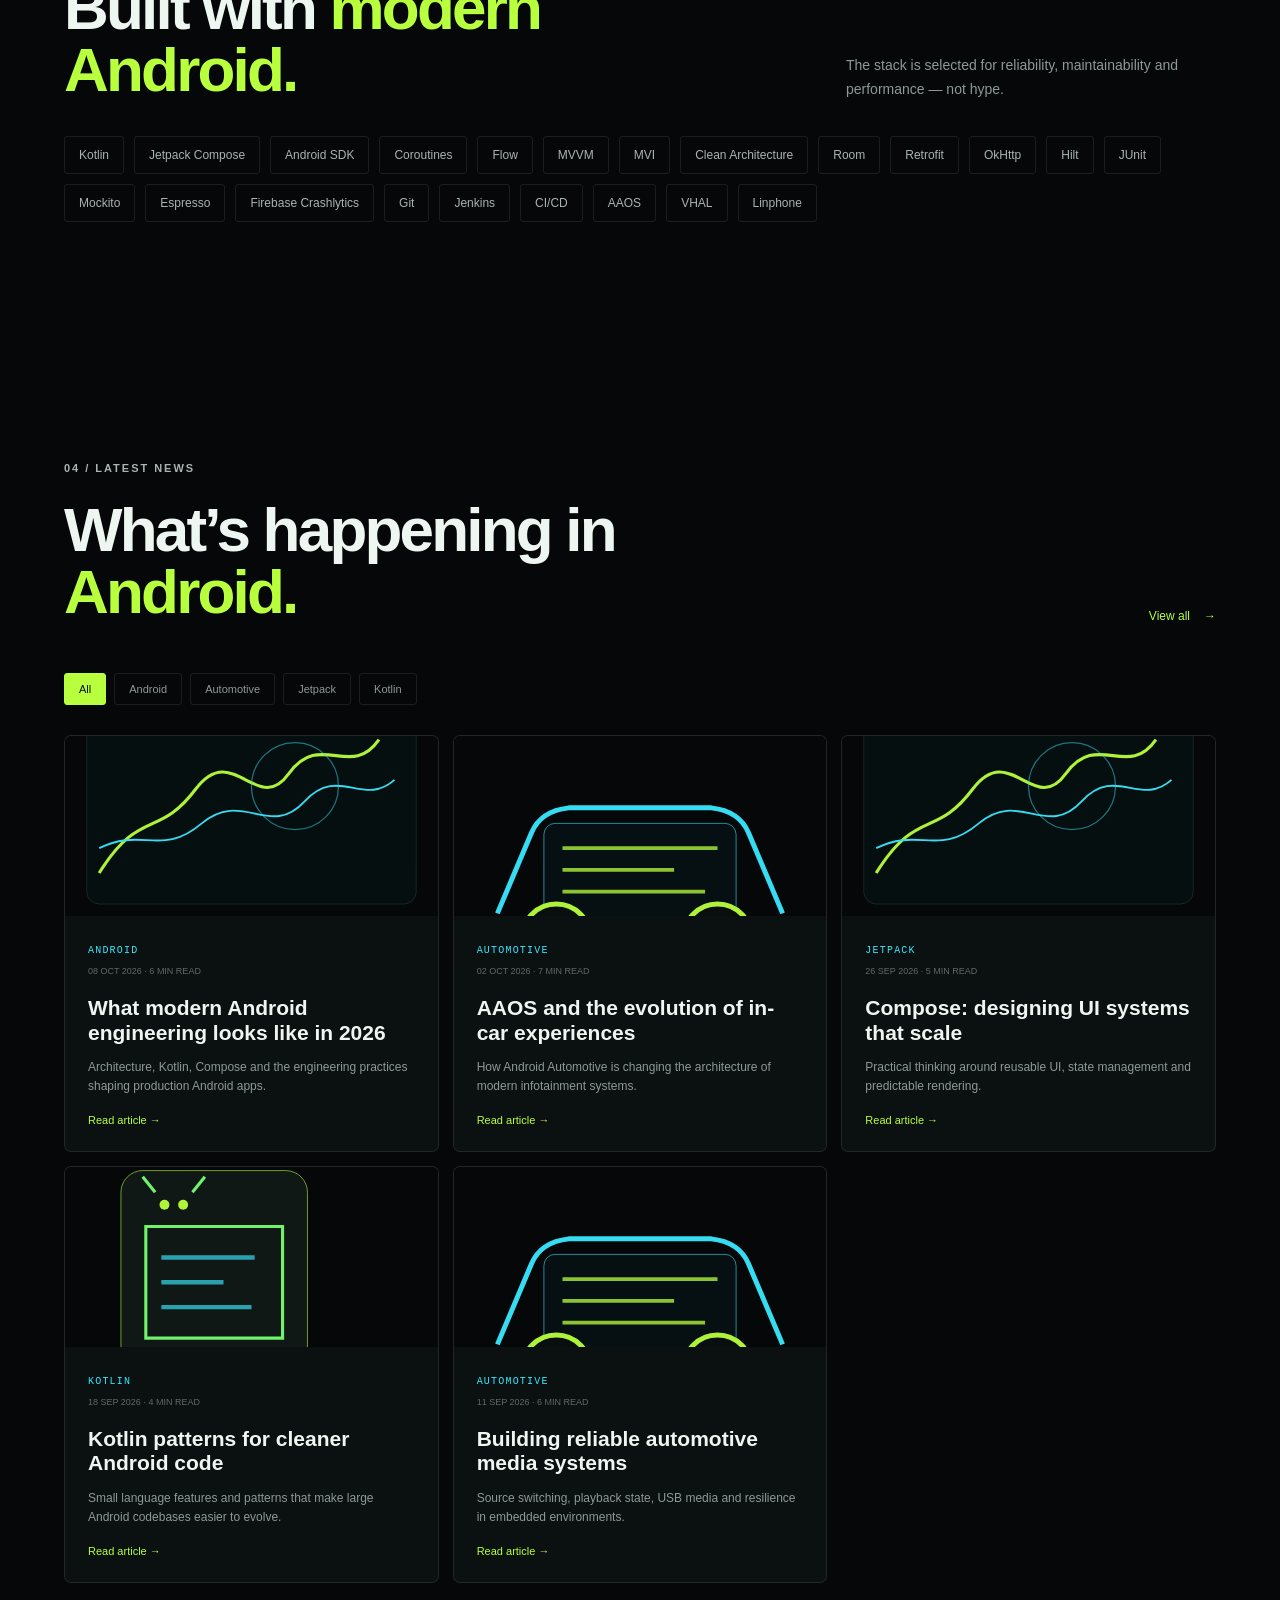
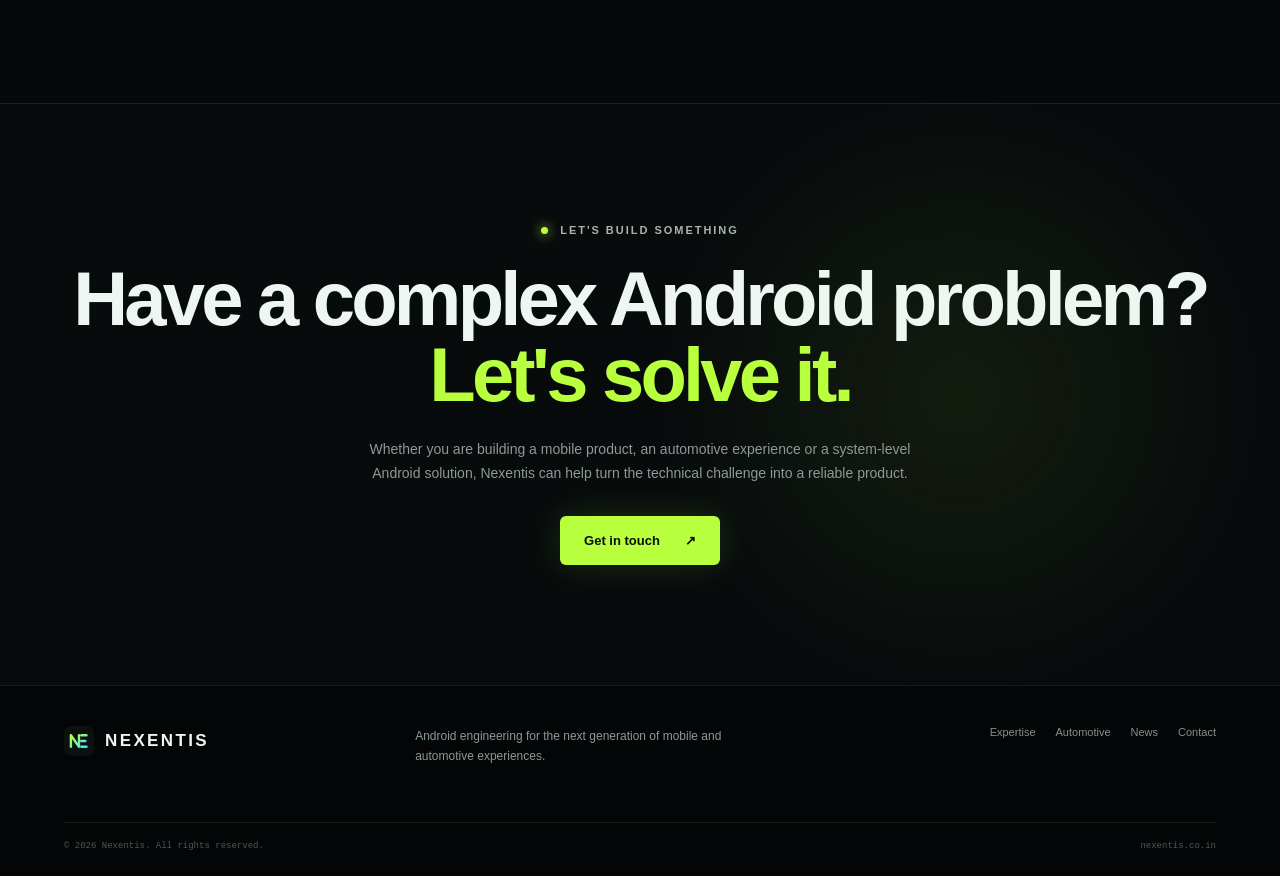
==== commit 400b52d3: "Move invite to /wedding-invite, restore home page" ====
--- a/index.html
+++ b/index.html
@@ -1,695 +1,204 @@
 <!DOCTYPE html>
 <html lang="en">
 <head>
-<meta charset="utf-8">
-<meta name="viewport" content="width=device-width, initial-scale=1, viewport-fit=cover">
-<title>Pawan & Meha Wedding Invitation with Haldi</title>
-<style>
-@font-face { font-family: "Great Vibes"; src: url("[data-uri]") format("truetype"); font-style: normal; font-weight: 400; font-display: block; }
-@font-face { font-family: "Cinzel"; src: url("[data-uri]") format("truetype"); font-style: normal; font-weight: 400 900; font-display: block; }
-@font-face { font-family: "Cormorant Garamond"; src: url("[data-uri]") format("truetype"); font-style: italic; font-weight: 300 700; font-display: block; }
-@font-face { font-family: "Playfair Display"; src: url("[data-uri]